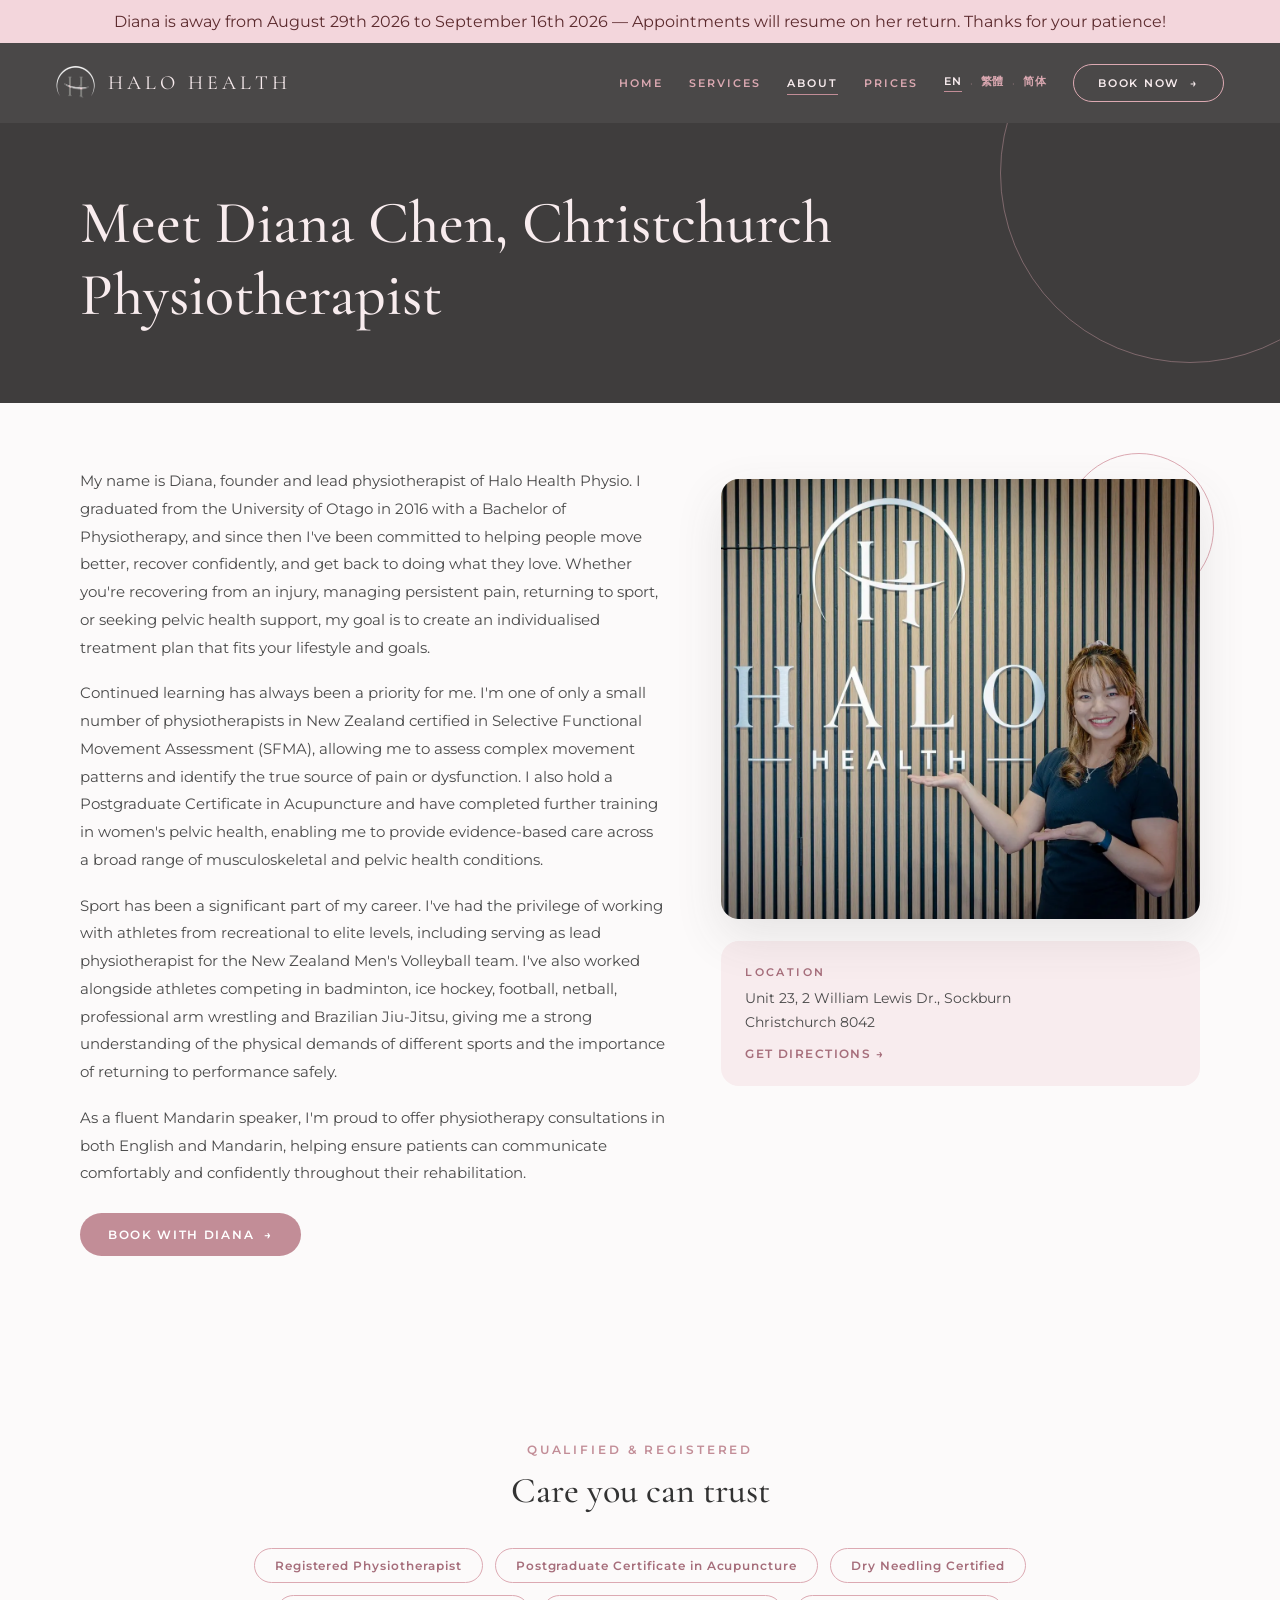
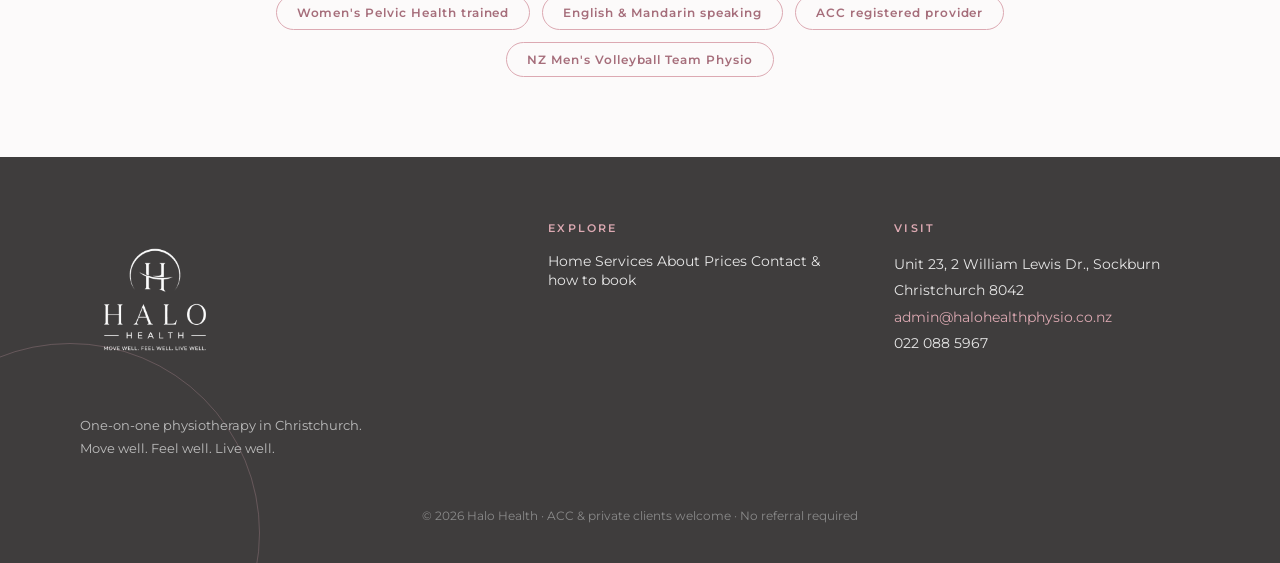
==== about/index.html @ 8bd49f86 "General changes for SEO and icons. General changes for SEO and icons." ====
<!DOCTYPE html>
<!-- Halo Health Physio - SEO build 2026-09-01 - page /about/ -->
<html lang="en">
<head>
<meta charset="utf-8">
<meta name="viewport" content="width=device-width, initial-scale=1">
<title>Diana Chen, Christchurch Physiotherapist | Halo Health</title>
<meta name="description" content="Diana Chen is an Otago-trained, acupuncture-certified physiotherapist and lead physio for the NZ Men’s Volleyball team. Consultations in English and Mandarin.">
<link rel="canonical" href="https://halohealthphysio.co.nz/about/">
<meta name="robots" content="index, follow, max-image-preview:large">

<meta property="og:type" content="website">
<meta property="og:site_name" content="Halo Health Physio">
<meta property="og:title" content="Diana Chen, Christchurch Physiotherapist | Halo Health">
<meta property="og:description" content="Diana Chen is an Otago-trained, acupuncture-certified physiotherapist and lead physio for the NZ Men’s Volleyball team. Consultations in English and Mandarin.">
<meta property="og:url" content="https://halohealthphysio.co.nz/about/">
<meta property="og:image" content="https://halohealthphysio.co.nz/assets/og-cover.jpg">
<meta property="og:image:width" content="1200">
<meta property="og:image:height" content="630">
<meta property="og:locale" content="en_NZ">
<meta name="twitter:card" content="summary_large_image">
<meta name="twitter:title" content="Diana Chen, Christchurch Physiotherapist | Halo Health">
<meta name="twitter:description" content="Diana Chen is an Otago-trained, acupuncture-certified physiotherapist and lead physio for the NZ Men’s Volleyball team. Consultations in English and Mandarin.">
<meta name="twitter:image" content="https://halohealthphysio.co.nz/assets/og-cover.jpg">

<link rel="icon" href="../favicon.ico" sizes="32x32">
<link rel="icon" href="../icon-512.png" type="image/png" sizes="512x512">
<link rel="apple-touch-icon" href="../apple-touch-icon.png">
<meta name="theme-color" content="#3F3D3D">

<link rel="preconnect" href="https://fonts.googleapis.com">
<link rel="preconnect" href="https://fonts.gstatic.com" crossorigin>
<link href="https://fonts.googleapis.com/css2?family=Cormorant+Garamond:ital,wght@0,400;0,500;0,600;0,700;1,400&family=Montserrat:wght@300;400;500;600;700&display=swap" rel="stylesheet">
<link rel="preload" as="image" href="../assets/hero-volleyball-v2.jpg" imagesrcset="../assets/hero-volleyball-v2.webp" type="image/webp" fetchpriority="high">
<link rel="stylesheet" href="../styles.css">

<script type="application/ld+json">{
  "@context": "https://schema.org",
  "@type": "Physiotherapy",
  "@id": "https://halohealthphysio.co.nz/#clinic",
  "name": "Halo Health Physio",
  "url": "https://halohealthphysio.co.nz/",
  "logo": "https://halohealthphysio.co.nz/assets/logo-full-v2.png",
  "image": "https://halohealthphysio.co.nz/assets/hero-volleyball-v2.jpg",
  "telephone": "+64220885967",
  "email": "admin@halohealthphysio.co.nz",
  "priceRange": "$40-$150",
  "currenciesAccepted": "NZD",
  "address": {
    "@type": "PostalAddress",
    "streetAddress": "Unit 23, 2 William Lewis Drive, Sockburn",
    "addressLocality": "Christchurch",
    "addressRegion": "Canterbury",
    "addressCountry": "NZ",
    "postalCode": "8042"
  },
  "availableLanguage": [
    "en",
    "zh"
  ],
  "areaServed": {
    "@type": "City",
    "name": "Christchurch"
  },
  "hasMap": "https://www.google.com/maps/search/?api=1&query=Unit%2023%2C%202%20William%20Lewis%20Drive%2C%20Sockburn%2C%20Christchurch%208042%2C%20New%20Zealand",
  "potentialAction": {
    "@type": "ReserveAction",
    "target": {
      "@type": "EntryPoint",
      "urlTemplate": "https://halo-health-limited.au5.cliniko.com/bookings",
      "actionPlatform": [
        "http://schema.org/DesktopWebPlatform",
        "http://schema.org/MobileWebPlatform"
      ]
    },
    "result": {
      "@type": "Reservation",
      "name": "Physiotherapy appointment"
    }
  },
  "founder": {
    "@type": "Person",
    "name": "Diana Chen",
    "jobTitle": "Registered Physiotherapist",
    "alumniOf": {
      "@type": "CollegeOrUniversity",
      "name": "University of Otago"
    },
    "knowsLanguage": [
      "English",
      "Mandarin"
    ]
  },
  "makesOffer": [
    {
      "@type": "Offer",
      "itemOffered": {
        "@type": "Service",
        "name": "Physiotherapy",
        "description": "Thorough one-on-one assessment and hands-on treatment for injury, pain and recovery — with a clear plan to get you back to what you love."
      }
    },
    {
      "@type": "Offer",
      "itemOffered": {
        "@type": "Service",
        "name": "Soft Tissue Release",
        "description": "Focused soft tissue and massage techniques to release tight, overloaded muscles, calm pain and restore healthy movement."
      }
    },
    {
      "@type": "Offer",
      "itemOffered": {
        "@type": "Service",
        "name": "Dry Needling",
        "description": "Evidence-based dry needling to release trigger points, reduce muscle tension and support faster recovery alongside your treatment plan."
      }
    },
    {
      "@type": "Offer",
      "itemOffered": {
        "@type": "Service",
        "name": "Pelvic Health",
        "description": "Discreet, one-on-one pelvic health physiotherapy for pregnancy, post-natal recovery, and bladder or pelvic-floor concerns."
      }
    },
    {
      "@type": "Offer",
      "itemOffered": {
        "@type": "Service",
        "name": "Rehab & Wellness",
        "description": "Progressive rehabilitation and strength & conditioning programming so you stay strong, resilient and moving well well beyond recovery."
      }
    }
  ],
  "geo": {
    "@type": "GeoCoordinates",
    "latitude": "-43.5381401",
    "longitude": "172.5469374"
  },
  "sameAs": [
    "https://maps.google.com/?cid=10272555303448063162"
  ]
}</script>
<script type="application/ld+json">{
  "@context": "https://schema.org",
  "@type": "BreadcrumbList",
  "itemListElement": [
    {
      "@type": "ListItem",
      "position": 1,
      "name": "Home",
      "item": "https://halohealthphysio.co.nz/"
    },
    {
      "@type": "ListItem",
      "position": 2,
      "name": "Diana Chen, Christchurch Physiotherapist",
      "item": "https://halohealthphysio.co.nz/about/"
    }
  ]
}</script>
</head>
<body data-page-key="about" data-base="../">
  <div style="background:#F3D6DC; color:#5c2b2e; text-align:center; padding:12px; font-family:'Montserrat',sans-serif;">
  Diana is away from August 29th 2026 to September 16th 2026 — Appointments will resume on her return. Thanks for your patience!
</div>
<div style="min-height: 100vh; display: flex; flex-direction: column; background: #FCFAFA; font-family: var(--fb); color: #4A4A4A;">
  <header class="site-header" style="position: sticky; top: 0; z-index: 50; display: flex; align-items: center; justify-content: space-between; padding: 20px 56px; background: rgba(63,61,61,0.94); backdrop-filter: blur(12px); -webkit-backdrop-filter: blur(12px);">
    <a class="brand" href="../" aria-label="Halo Health Physio home" style="cursor: pointer; display: flex; align-items: center; gap: 12px; flex-shrink: 0;">
      <img src="../assets/logo-icon-v2.png" alt="" style="width: 40px; height: 40px; object-fit: contain; filter: brightness(1.5);">
      <span class="wordmark" style="font-family: var(--fd); font-size: 20px; letter-spacing: 0.2em; color: #F8ECEE; white-space: nowrap;">HALO HEALTH</span>
    </a>
    <nav class="site-nav" style="display: flex; align-items: center; gap: 26px;">
      <a class="nav-link" data-nav="home" href="../" data-i18n="navHome">Home</a>
      <a class="nav-link" data-nav="services" href="../services/" data-i18n="navServices">Services</a>
      <a class="nav-link" data-nav="about" data-active="true" href="../about/" data-i18n="navAbout">About</a>
      <a class="nav-link" data-nav="prices" href="../prices/" data-i18n="navPrices">Prices</a>
      <div style="display: flex; align-items: center; gap: 8px;" aria-label="Language">
        <button class="lang-btn" data-lang="en" data-action="set-lang">EN</button>
        <span style="color: rgba(220,169,178,0.5); font-size: 11px;">·</span>
        <button class="lang-btn" data-lang="zh-Hant" data-action="set-lang">繁體</button>
        <span style="color: rgba(220,169,178,0.5); font-size: 11px;">·</span>
        <button class="lang-btn" data-lang="zh-Hans" data-action="set-lang">简体</button>
      </div>
      <a class="book-btn book-outline-dark nav-cta" href="https://halo-health-limited.au5.cliniko.com/bookings" target="_blank" rel="noopener" style="border-radius: 999px; padding: 11px 24px; font-size: 11px; font-weight: 600; letter-spacing: 0.16em; text-transform: uppercase;"><span data-i18n="navBook">Book now</span><span class="bb-arrow">→</span></a>
      <button class="nav-toggle" id="menu-toggle" aria-label="Menu" aria-expanded="false" aria-controls="halo-menu" data-action="toggle-menu">
        <span id="burger-top"></span>
        <span id="burger-mid"></span>
        <span id="burger-bot"></span>
      </button>
    </nav>
    <div id="halo-menu" class="mobile-menu">
      <a class="m-link" data-nav="home" href="../" data-i18n="navHome">Home</a>
      <a class="m-link" data-nav="services" href="../services/" data-i18n="navServices">Services</a>
      <a class="m-link" data-nav="about" href="../about/" data-i18n="navAbout">About</a>
      <a class="m-link" data-nav="prices" href="../prices/" data-i18n="navPrices">Prices</a>
      <a class="book-btn book-fill m-cta" href="https://halo-health-limited.au5.cliniko.com/bookings" target="_blank" rel="noopener"><span data-i18n="navBook">Book now</span><span class="bb-arrow">→</span></a>
    </div>
  </header><div style="flex: 1;">
    <div data-page="about" data-screen-label="about">
      <section style="background: #3F3D3D; padding: 64px 56px 72px; position: relative; overflow: hidden;">
        <div style="position: absolute; right: -100px; top: -140px; width: 380px; height: 380px; border-radius: 50%; border: 1px solid rgba(220,169,178,0.4);"></div>
        <div style="max-width: 1120px; margin: 0 auto; position: relative;">
          <h1 style="font-family: var(--fd); font-weight: 500; font-size: 60px; color: #F8ECEE; margin: 0;" data-seo-h1="1">Meet Diana Chen, Christchurch Physiotherapist</h1>
        </div>
      </section>
      <section style="padding: 64px 56px 24px;">
        <div class="about-grid" style="max-width: 1120px; margin: 0 auto; display: grid; grid-template-columns: 1.1fr 0.9fr; gap: 56px; align-items: start;">
          <div>
            <p style="font-size: 15px; line-height: 1.85; margin: 0 0 18px;" data-i18n="aboutP1">My name is Diana, founder and lead physiotherapist of Halo Health Physio. I graduated from the University of Otago in 2016 with a Bachelor of Physiotherapy, and since then I've been committed to helping people move better, recover confidently, and get back to doing what they love. Whether you're recovering from an injury, managing persistent pain, returning to sport, or seeking pelvic health support, my goal is to create an individualised treatment plan that fits your lifestyle and goals.</p>
            <p style="font-size: 15px; line-height: 1.85; margin: 0 0 18px;" data-i18n="aboutP2">Continued learning has always been a priority for me. I'm one of only a small number of physiotherapists in New Zealand certified in Selective Functional Movement Assessment (SFMA), allowing me to assess complex movement patterns and identify the true source of pain or dysfunction. I also hold a Postgraduate Certificate in Acupuncture and have completed further training in women's pelvic health, enabling me to provide evidence-based care across a broad range of musculoskeletal and pelvic health conditions.</p>
            <p style="font-size: 15px; line-height: 1.85; margin: 0 0 18px;" data-i18n="aboutP3">Sport has been a significant part of my career. I've had the privilege of working with athletes from recreational to elite levels, including serving as lead physiotherapist for the New Zealand Men's Volleyball team. I've also worked alongside athletes competing in badminton, ice hockey, football, netball, professional arm wrestling and Brazilian Jiu-Jitsu, giving me a strong understanding of the physical demands of different sports and the importance of returning to performance safely.</p>
            <p style="font-size: 15px; line-height: 1.85; margin: 0 0 26px;" data-i18n="aboutP4">As a fluent Mandarin speaker, I'm proud to offer physiotherapy consultations in both English and Mandarin, helping ensure patients can communicate comfortably and confidently throughout their rehabilitation.</p>
            <a class="book-btn book-fill" style="border-radius: 999px; padding: 14px 28px; font-size: 12px; font-weight: 600; letter-spacing: 0.14em; text-transform: uppercase;" href="https://halo-health-limited.au5.cliniko.com/bookings" target="_blank" rel="noopener"><span data-i18n="bookWithDiana">Book with Diana</span><span class="bb-arrow">→</span></a>
          </div>
          <div style="position: relative; padding-top: 12px;">
            <div style="position: absolute; top: -14px; right: -14px; width: 150px; height: 150px; border-radius: 50%; border: 1.5px solid #DCA9B2;"></div>
              <picture><source srcset="../assets/diana_sign.webp" type="image/webp"><img src="../assets/diana_sign.jpg" alt="Diana Chen, physiotherapist" id="about-photo-alt" style="position: relative; width: 100%; height: 440px; object-fit: cover; object-position: 80% center; display: block; border-radius: 18px; box-shadow: 0 18px 48px rgba(74,74,74,0.12);" loading="lazy" decoding="async"></picture>            
              <div style="margin-top: 22px; background: #F8ECEE; border-radius: 18px; padding: 24px;">
              <div class="eyebrow" style="font-size: 11px; font-weight: 600; letter-spacing: 0.22em; text-transform: uppercase; color: #A66E7B; margin-bottom: 8px;" data-i18n="locationLabel">Location</div>
              <p style="font-size: 14px; line-height: 1.7; margin: 0 0 8px;">Unit 23, 2 William Lewis Dr., Sockburn<br>Christchurch 8042</p>
              <a href="https://www.google.com/maps/search/?api=1&query=Unit%2023%2C%202%20William%20Lewis%20Drive%2C%20Sockburn%2C%20Christchurch%208042%2C%20New%20Zealand" target="_blank" rel="noopener" style="font-size: 12px; font-weight: 600; letter-spacing: 0.12em; text-transform: uppercase;" data-i18n="getDirections">Get directions →</a>
            </div>
            <iframe src="https://www.google.com/maps/embed?pb=!1m18!1m12!1m3!1d932.1246377898851!2d172.546845337053!3d-43.53790311831977!2m3!1f0!2f0!3f0!3m2!1i1024!2i768!4f13.1!3m3!1m2!1s0x6d31f544b6104d27%3A0x392137e473a31a28!2s23%2F2%20William%20Lewis%20Drive!5e0!3m2!1sen!2snz!4v1787451301387!5m2!1sen!2snz" title="Halo Health Physio location map" style="width: 100%; height: 260px; border: 0; border-radius: 18px; margin-top: 16px; display: block;" loading="lazy" referrerpolicy="no-referrer-when-downgrade"></iframe>
          </div>
        </div>
      </section>
      <section style="padding: 56px 56px 80px;">
        <div style="max-width: 1000px; margin: 0 auto;">
          <div style="text-align: center; margin-bottom: 36px;">
            <div class="eyebrow" style="font-size: 12px; font-weight: 600; letter-spacing: 0.24em; text-transform: uppercase; color: #C28D97; margin-bottom: 12px;" data-i18n="credsEyebrow">Qualified &amp; registered</div>
            <h2 style="font-family: var(--fd); font-weight: 500; font-size: 36px; color: #333; margin: 0;" data-i18n="credsTitle">Care you can trust</h2>
          </div>
          <div id="credentials-list" style="display: flex; flex-wrap: wrap; gap: 12px; justify-content: center;"><span style="border: 1.5px solid #DCA9B2; color: #A66E7B; border-radius: 999px; padding: 9px 20px; font-size: 12px; font-weight: 600; letter-spacing: 0.08em;">Registered Physiotherapist</span><span style="border: 1.5px solid #DCA9B2; color: #A66E7B; border-radius: 999px; padding: 9px 20px; font-size: 12px; font-weight: 600; letter-spacing: 0.08em;">Postgraduate Certificate in Acupuncture</span><span style="border: 1.5px solid #DCA9B2; color: #A66E7B; border-radius: 999px; padding: 9px 20px; font-size: 12px; font-weight: 600; letter-spacing: 0.08em;">Dry Needling Certified</span><span style="border: 1.5px solid #DCA9B2; color: #A66E7B; border-radius: 999px; padding: 9px 20px; font-size: 12px; font-weight: 600; letter-spacing: 0.08em;">Women's Pelvic Health trained</span><span style="border: 1.5px solid #DCA9B2; color: #A66E7B; border-radius: 999px; padding: 9px 20px; font-size: 12px; font-weight: 600; letter-spacing: 0.08em;">English &amp; Mandarin speaking</span><span style="border: 1.5px solid #DCA9B2; color: #A66E7B; border-radius: 999px; padding: 9px 20px; font-size: 12px; font-weight: 600; letter-spacing: 0.08em;">ACC registered provider</span><span style="border: 1.5px solid #DCA9B2; color: #A66E7B; border-radius: 999px; padding: 9px 20px; font-size: 12px; font-weight: 600; letter-spacing: 0.08em;">NZ Men's Volleyball Team Physio</span></div>
        </div>
      </section>
    </div>
  </div>

  <footer style="background: #3F3D3D; color: #E6E6E6; padding: 64px 56px 40px; position: relative; overflow: hidden;">
    <div style="position: absolute; left: -120px; bottom: -160px; width: 380px; height: 380px; border-radius: 50%; border: 1px solid rgba(220,169,178,0.25);"></div>
    <div style="max-width: 1120px; margin: 0 auto; position: relative;">
      <div class="footer-grid" style="display: grid; grid-template-columns: 1.4fr 1fr 1fr; gap: 40px; align-items: start;">
        <div>
          <img src="../assets/logo-full-v2.png" alt="Halo Health" style="width: 150px; height: 173px; object-fit: contain; filter: brightness(1.6);">
          <p style="margin: 16px 0 0; font-size: 13px; line-height: 1.8; color: #BDBDBD; max-width: 300px;" data-i18n="footTagline">One-on-one physiotherapy in Christchurch. Move well. Feel well. Live well.</p>
        </div>
        <div>
          <div style="font-size: 11px; font-weight: 600; letter-spacing: 0.2em; text-transform: uppercase; color: #DCA9B2; margin-bottom: 16px;" data-i18n="footExplore">Explore</div>
          <a class="foot-link" href="../" data-i18n="navHome">Home</a>
          <a class="foot-link" href="../services/" data-i18n="navServices">Services</a>
          <a class="foot-link" href="../about/" data-i18n="navAbout">About</a>
          <a class="foot-link" href="../prices/" data-i18n="navPrices">Prices</a>
          <a class="foot-link" href="../book/" data-i18n="footContact">Contact &amp; how to book</a>
        </div>
        <div>
          <div style="font-size: 11px; font-weight: 600; letter-spacing: 0.2em; text-transform: uppercase; color: #DCA9B2; margin-bottom: 16px;" data-i18n="footVisit">Visit</div>
          <div style="font-size: 14px; line-height: 1.9;">Unit 23, 2 William Lewis Dr., Sockburn<br>Christchurch 8042<br><a href="mailto:admin@halohealthphysio.co.nz" style="color: #DCA9B2;">admin@halohealthphysio.co.nz</a><br>022 088 5967</div>
        </div>
      </div>
      <div style="margin-top: 48px; font-size: 12px; color: #8A8A8A; text-align: center;" data-i18n="footCopyright">© 2026 Halo Health · ACC &amp; private clients welcome · No referral required</div>
    </div>
  </footer>
</div>

<script src="../script.js"></script>
</body>
</html>
---- styles.css ----
/* Halo Health Physio — global stylesheet
   Extracted from the Claude Design prototype (Halo Health Website.dc.html)
   so styles load as a normal cached file instead of being inlined per-page. */

:root {
  --fd: 'Cormorant Garamond', 'Times New Roman', serif;
  --fb: 'Montserrat', -apple-system, 'Segoe UI', sans-serif;
}
html[lang="zh-Hant"] { --fd: 'Cormorant Garamond', 'Noto Serif TC', 'PingFang TC', 'Microsoft JhengHei', serif; --fb: 'Montserrat', 'Noto Sans TC', 'PingFang TC', 'Microsoft JhengHei', sans-serif; }
html[lang="zh-Hans"] { --fd: 'Cormorant Garamond', 'Noto Serif SC', 'PingFang SC', 'Microsoft YaHei', serif; --fb: 'Montserrat', 'Noto Sans SC', 'PingFang SC', 'Microsoft YaHei', sans-serif; }
html[lang="zh-Hant"] .eyebrow, html[lang="zh-Hans"] .eyebrow { letter-spacing: 0.14em !important; }

* { box-sizing: border-box; }
body { margin: 0; background: #FCFAFA; -webkit-font-smoothing: antialiased; }
a { color: #A66E7B; text-decoration: none; transition: color 0.2s; }
a:hover { color: #C28D97; }
button { font-family: var(--fb); }
:focus-visible { outline: 2px solid #C28D97; outline-offset: 2px; }
::selection { background: #F3D6DC; }

.book-btn {
  display: inline-flex; align-items: center; gap: 10px; cursor: pointer; border: none;
  transition: transform 0.28s cubic-bezier(0.16,1,0.3,1), box-shadow 0.28s, background 0.28s, color 0.28s, border-color 0.28s;
}
.book-btn:hover { transform: translateY(-3px); box-shadow: 0 14px 32px rgba(194,141,151,0.4); }
.book-btn:active { transform: translateY(-1px); box-shadow: 0 6px 16px rgba(194,141,151,0.35); }
.bb-arrow { display: inline-block; transition: transform 0.28s cubic-bezier(0.16,1,0.3,1); }
.book-btn:hover .bb-arrow { transform: translateX(6px); }
.book-fill { background: #C28D97; color: #fff; }
.book-fill:hover { background: #A66E7B; }
.book-outline-dark { background: transparent; color: #F8ECEE; border: 1px solid #DCA9B2; }
.book-outline-dark:hover { background: #C28D97; border-color: #C28D97; color: #fff; }
.book-charcoal { background: #4A4A4A; color: #fff; }
.book-charcoal:hover { background: #333; box-shadow: 0 14px 32px rgba(74,74,74,0.3); }

.nav-link { background: none; border: none; cursor: pointer; font-size: 11px; font-weight: 600; letter-spacing: 0.18em; text-transform: uppercase; color: #DCA9B2; padding: 4px 0; border-bottom: 1.5px solid transparent; transition: color 0.2s, border-color 0.2s; white-space: nowrap; }
.nav-link:hover { color: #F8ECEE; }
.nav-link[data-active="true"] { color: #F8ECEE; border-bottom-color: #C28D97; }
.nav-toggle { display: none; flex-direction: column; align-items: center; justify-content: center; gap: 4px;
  width: 44px; height: 44px; padding: 0; background: none; border: none; cursor: pointer; flex-shrink: 0; }
.nav-toggle span { display: block; width: 21px; height: 2px; border-radius: 2px; background: #F8ECEE;
  transition: transform 0.28s cubic-bezier(0.16,1,0.3,1), opacity 0.18s ease; }
.mobile-menu { display: none; position: absolute; top: 100%; left: 0; right: 0; background: #3F3D3D;
  border-top: 1px solid rgba(220,169,178,0.22); box-shadow: 0 20px 44px rgba(0,0,0,0.34);
  padding: 6px 20px 20px; transition: opacity 0.24s ease, transform 0.24s cubic-bezier(0.16,1,0.3,1); }
.m-link { display: block; width: 100%; text-align: left; background: none; border: none; cursor: pointer;
  font-size: 13px; font-weight: 600; letter-spacing: 0.16em; text-transform: uppercase; color: #DCA9B2;
  padding: 16px 2px; border-bottom: 1px solid rgba(220,169,178,0.16); transition: color 0.2s; }
.m-link:hover, .m-link[data-active="true"] { color: #F8ECEE; }
.m-cta { width: 100%; justify-content: center; border-radius: 999px; margin-top: 18px;
  padding: 15px 24px; font-size: 12px; font-weight: 600; letter-spacing: 0.14em; text-transform: uppercase; }

.slide-arrow { position: absolute; top: 50%; transform: translateY(-50%); width: 40px; height: 40px; border-radius: 50%; border: none; background: rgba(252,250,250,0.85); color: #A66E7B; font-size: 20px; cursor: pointer; display: flex; align-items: center; justify-content: center; transition: background 0.2s, transform 0.2s; z-index: 3; }
.slide-arrow:hover { background: #fff; transform: translateY(-50%) scale(1.08); }

.foot-link { font-size: 14px; color: #E6E6E6; margin-bottom: 10px; cursor: pointer; transition: color 0.2s; }
.foot-link:hover { color: #DCA9B2; }
.brand-block { filter: brightness(0); opacity: 0.75; }

@media (max-width: 1000px) {
  section { padding-left: 32px !important; padding-right: 32px !important; }
  footer { padding-left: 32px !important; padding-right: 32px !important; }
  .cards-row { grid-template-columns: 1fr !important; }
  .why-grid, .about-grid { grid-template-columns: 1fr !important; gap: 34px !important; }
  .quotes-grid { grid-template-columns: repeat(2, 1fr) !important; gap: 16px !important; }
  .footer-grid { grid-template-columns: 1fr 1fr !important; gap: 32px !important; }
  .slideshow { min-height: 360px !important; }
  #about-photo-alt { height: 380px !important; }
}
@media (max-width: 960px) {
  .site-header { flex-wrap: wrap !important; gap: 4px !important; padding: 12px 24px !important; }
  .site-nav { flex-wrap: wrap !important; justify-content: center !important; gap: 0 18px !important; width: 100%; }
  .nav-link { padding: 10px 4px !important; }
  .site-nav [aria-label="Language"] button { padding: 10px 5px 8px !important; }
}
@media (max-width: 760px) {
  body { overflow-x: hidden; }
  section { padding: 56px 20px !important; }
  .hero-section { padding: 0 20px 90px !important; }
  .cards-section { padding: 0 20px 48px !important; }
  footer { padding: 48px 20px 32px !important; }
  h1 { font-size: clamp(36px, 9.5vw, 52px) !important; }
  h2 { font-size: clamp(26px, 7.2vw, 38px) !important; }
  h3 { font-size: 21px !important; }
  .hero-title { font-size: clamp(44px, 12vw, 62px) !important; }
  .site-header { padding: 8px 16px !important; gap: 10px !important; flex-wrap: nowrap !important; }
  .site-header img { width: 30px !important; height: 30px !important; }
  .wordmark { font-size: 17px !important; }
  .site-nav { flex-wrap: nowrap !important; justify-content: flex-end !important; gap: 0 10px !important; width: auto !important; }
  .site-nav .nav-link, .site-nav .nav-cta { display: none !important; }
  .nav-toggle { display: flex !important; }
  .mobile-menu { display: block; }
  .site-nav [aria-label="Language"] button { padding: 10px 5px 8px !important; }
  .foot-link { padding: 7px 0 !important; margin-bottom: 2px !important; }
  a[href^="mailto:"], a[href*="google.com/maps"] { display: inline-block; padding: 8px 0 !important; }
  .slideshow [aria-label="Go to photo"] { position: relative; }
  .slideshow [aria-label="Go to photo"]::after { content: ''; position: absolute; inset: -15px -11px; }
  .quotes-grid, .footer-grid, .svc-row { grid-template-columns: 1fr !important; }
  .why-grid, .about-grid { gap: 28px !important; }
  .footer-grid { gap: 30px !important; }
  .svc-row { gap: 16px !important; justify-items: start; padding: 24px 20px !important; }
  .diana-strip { grid-template-columns: 1fr !important; gap: 20px !important; text-align: center; justify-items: center; }
  .slideshow { min-height: 280px !important; }
  #about-photo-alt { height: 300px !important; }
  .review-stack { min-height: 210px !important; }
  .review-quote { font-size: 19px !important; }
  .price-heads { display: none !important; }
  .price-col::before {
    content: attr(data-label); display: block;
    font-size: 10px; font-weight: 600; letter-spacing: 0.1em; text-transform: uppercase;
    color: #8A8A8A; margin-bottom: 2px;
  }
}
@media (max-width: 440px) {
  .site-header { padding: 8px 12px !important; }
  .brand { gap: 8px !important; }
  .wordmark { font-size: 15px !important; letter-spacing: 0.1em !important; }
  .site-nav { gap: 0 6px !important; }
  .site-nav [aria-label="Language"] { gap: 4px !important; }
  .site-nav [aria-label="Language"] > span { display: none !important; }
}
@media (max-width: 340px) {
  .wordmark { display: none !important; }
}


/* ── SEO build: nav and call-to-action controls are links now ─────────── */
a.nav-link, a.m-link, a.foot-link, a.book-btn { text-decoration: none; }
a.brand { display: flex; align-items: center; gap: 12px; flex-shrink: 0; text-decoration: none; }
a.nav-link { display: inline-block; }
a.m-link { display: block; }
img.slide { display: block; }
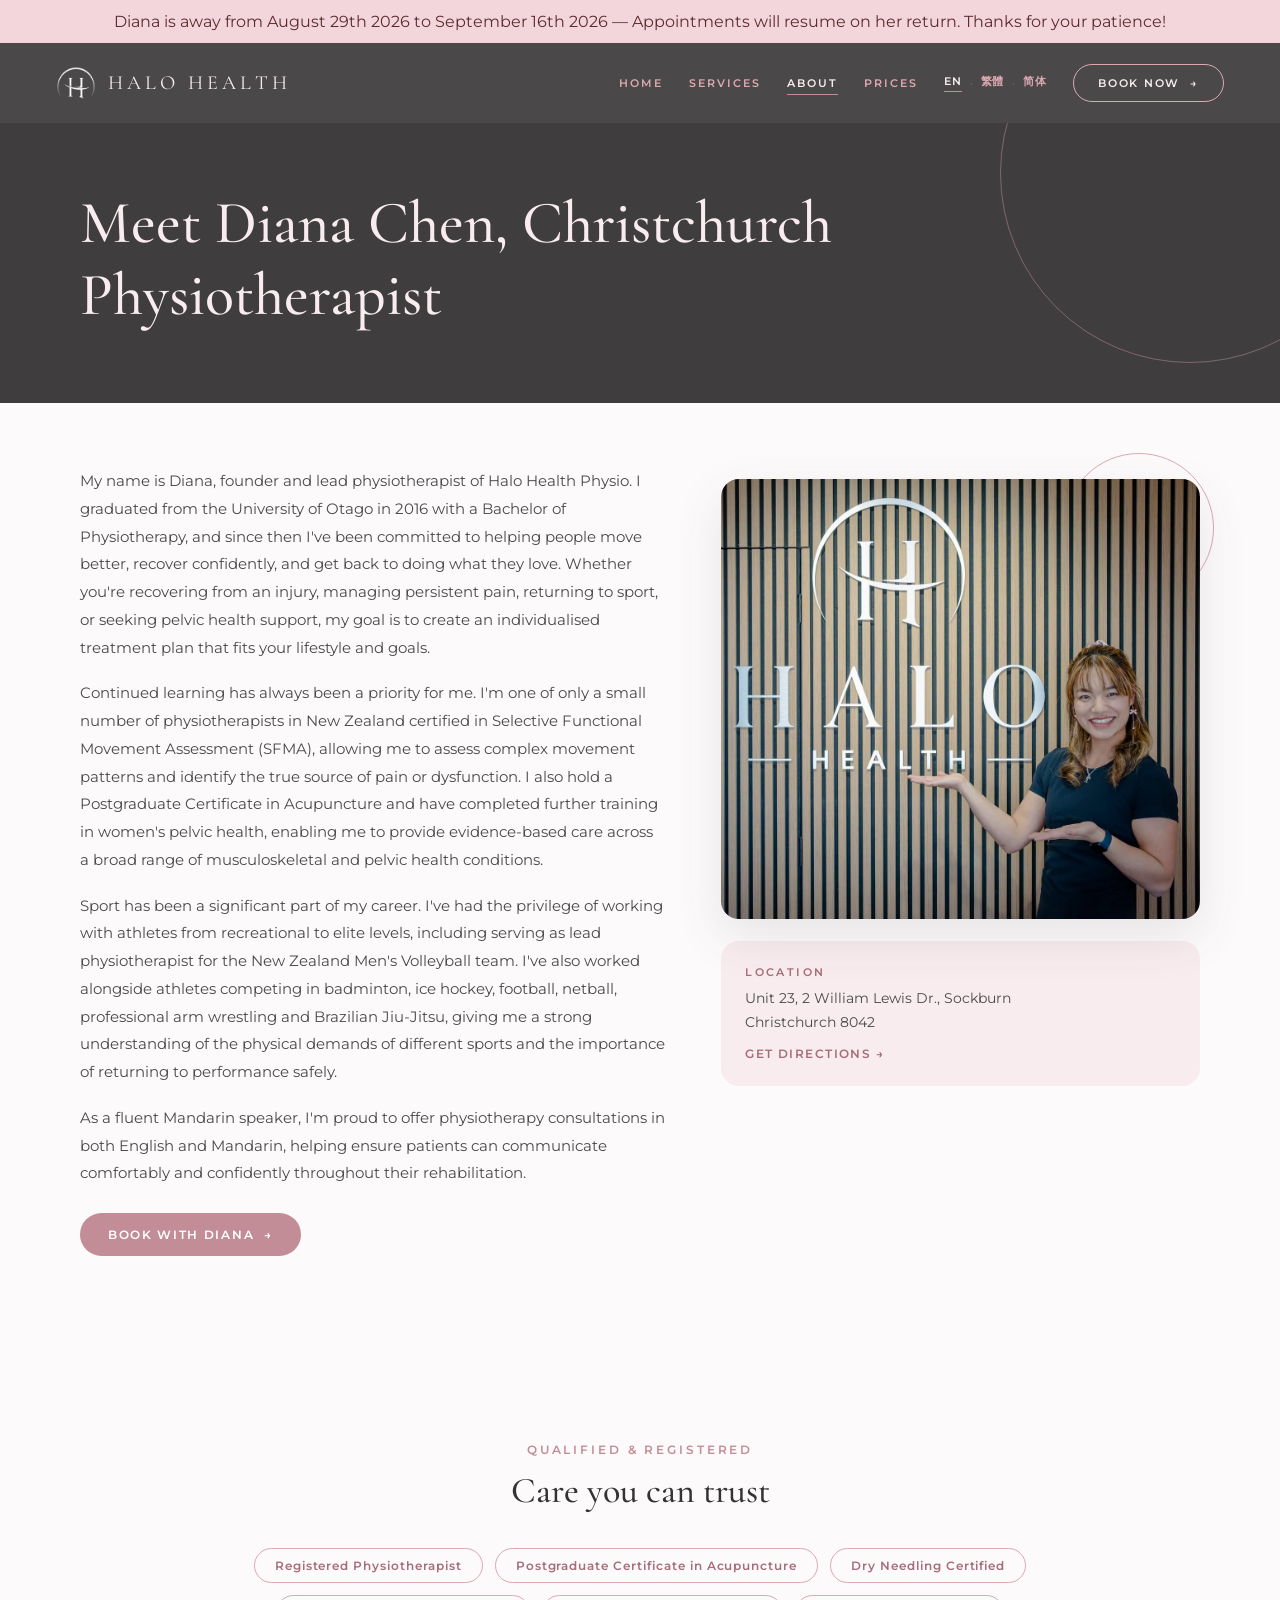
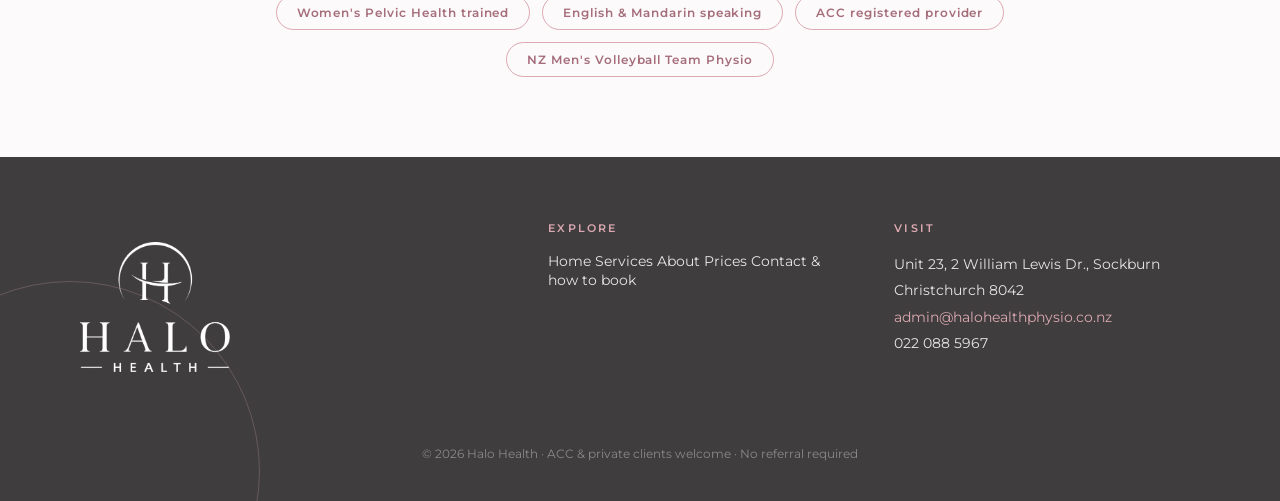
==== commit 719b39df: "Removal of text under logo at bottom header" ====
--- a/about/index.html
+++ b/about/index.html
@@ -67,7 +67,7 @@
     "@type": "ReserveAction",
     "target": {
       "@type": "EntryPoint",
-      "urlTemplate": "https://halo-health-limited.au5.cliniko.com/bookings",
+      "urlTemplate": "https://booking.mananotes.co.nz/halo/v2",
       "actionPlatform": [
         "http://schema.org/DesktopWebPlatform",
         "http://schema.org/MobileWebPlatform"
@@ -183,7 +183,7 @@
         <span style="color: rgba(220,169,178,0.5); font-size: 11px;">·</span>
         <button class="lang-btn" data-lang="zh-Hans" data-action="set-lang">简体</button>
       </div>
-      <a class="book-btn book-outline-dark nav-cta" href="https://halo-health-limited.au5.cliniko.com/bookings" target="_blank" rel="noopener" style="border-radius: 999px; padding: 11px 24px; font-size: 11px; font-weight: 600; letter-spacing: 0.16em; text-transform: uppercase;"><span data-i18n="navBook">Book now</span><span class="bb-arrow">→</span></a>
+      <a class="book-btn book-outline-dark nav-cta" href="https://booking.mananotes.co.nz/halo/v2" target="_blank" rel="noopener" style="border-radius: 999px; padding: 11px 24px; font-size: 11px; font-weight: 600; letter-spacing: 0.16em; text-transform: uppercase;"><span data-i18n="navBook">Book now</span><span class="bb-arrow">→</span></a>
       <button class="nav-toggle" id="menu-toggle" aria-label="Menu" aria-expanded="false" aria-controls="halo-menu" data-action="toggle-menu">
         <span id="burger-top"></span>
         <span id="burger-mid"></span>
@@ -195,7 +195,7 @@
       <a class="m-link" data-nav="services" href="../services/" data-i18n="navServices">Services</a>
       <a class="m-link" data-nav="about" href="../about/" data-i18n="navAbout">About</a>
       <a class="m-link" data-nav="prices" href="../prices/" data-i18n="navPrices">Prices</a>
-      <a class="book-btn book-fill m-cta" href="https://halo-health-limited.au5.cliniko.com/bookings" target="_blank" rel="noopener"><span data-i18n="navBook">Book now</span><span class="bb-arrow">→</span></a>
+      <a class="book-btn book-fill m-cta" href="https://booking.mananotes.co.nz/halo/v2" target="_blank" rel="noopener"><span data-i18n="navBook">Book now</span><span class="bb-arrow">→</span></a>
     </div>
   </header><div style="flex: 1;">
     <div data-page="about" data-screen-label="about">
@@ -212,7 +212,7 @@
             <p style="font-size: 15px; line-height: 1.85; margin: 0 0 18px;" data-i18n="aboutP2">Continued learning has always been a priority for me. I'm one of only a small number of physiotherapists in New Zealand certified in Selective Functional Movement Assessment (SFMA), allowing me to assess complex movement patterns and identify the true source of pain or dysfunction. I also hold a Postgraduate Certificate in Acupuncture and have completed further training in women's pelvic health, enabling me to provide evidence-based care across a broad range of musculoskeletal and pelvic health conditions.</p>
             <p style="font-size: 15px; line-height: 1.85; margin: 0 0 18px;" data-i18n="aboutP3">Sport has been a significant part of my career. I've had the privilege of working with athletes from recreational to elite levels, including serving as lead physiotherapist for the New Zealand Men's Volleyball team. I've also worked alongside athletes competing in badminton, ice hockey, football, netball, professional arm wrestling and Brazilian Jiu-Jitsu, giving me a strong understanding of the physical demands of different sports and the importance of returning to performance safely.</p>
             <p style="font-size: 15px; line-height: 1.85; margin: 0 0 26px;" data-i18n="aboutP4">As a fluent Mandarin speaker, I'm proud to offer physiotherapy consultations in both English and Mandarin, helping ensure patients can communicate comfortably and confidently throughout their rehabilitation.</p>
-            <a class="book-btn book-fill" style="border-radius: 999px; padding: 14px 28px; font-size: 12px; font-weight: 600; letter-spacing: 0.14em; text-transform: uppercase;" href="https://halo-health-limited.au5.cliniko.com/bookings" target="_blank" rel="noopener"><span data-i18n="bookWithDiana">Book with Diana</span><span class="bb-arrow">→</span></a>
+            <a class="book-btn book-fill" style="border-radius: 999px; padding: 14px 28px; font-size: 12px; font-weight: 600; letter-spacing: 0.14em; text-transform: uppercase;" href="https://booking.mananotes.co.nz/halo/v2" target="_blank" rel="noopener"><span data-i18n="bookWithDiana">Book with Diana</span><span class="bb-arrow">→</span></a>
           </div>
           <div style="position: relative; padding-top: 12px;">
             <div style="position: absolute; top: -14px; right: -14px; width: 150px; height: 150px; border-radius: 50%; border: 1.5px solid #DCA9B2;"></div>
@@ -244,7 +244,6 @@
       <div class="footer-grid" style="display: grid; grid-template-columns: 1.4fr 1fr 1fr; gap: 40px; align-items: start;">
         <div>
           <img src="../assets/logo-full-v2.png" alt="Halo Health" style="width: 150px; height: 173px; object-fit: contain; filter: brightness(1.6);">
-          <p style="margin: 16px 0 0; font-size: 13px; line-height: 1.8; color: #BDBDBD; max-width: 300px;" data-i18n="footTagline">One-on-one physiotherapy in Christchurch. Move well. Feel well. Live well.</p>
         </div>
         <div>
           <div style="font-size: 11px; font-weight: 600; letter-spacing: 0.2em; text-transform: uppercase; color: #DCA9B2; margin-bottom: 16px;" data-i18n="footExplore">Explore</div>
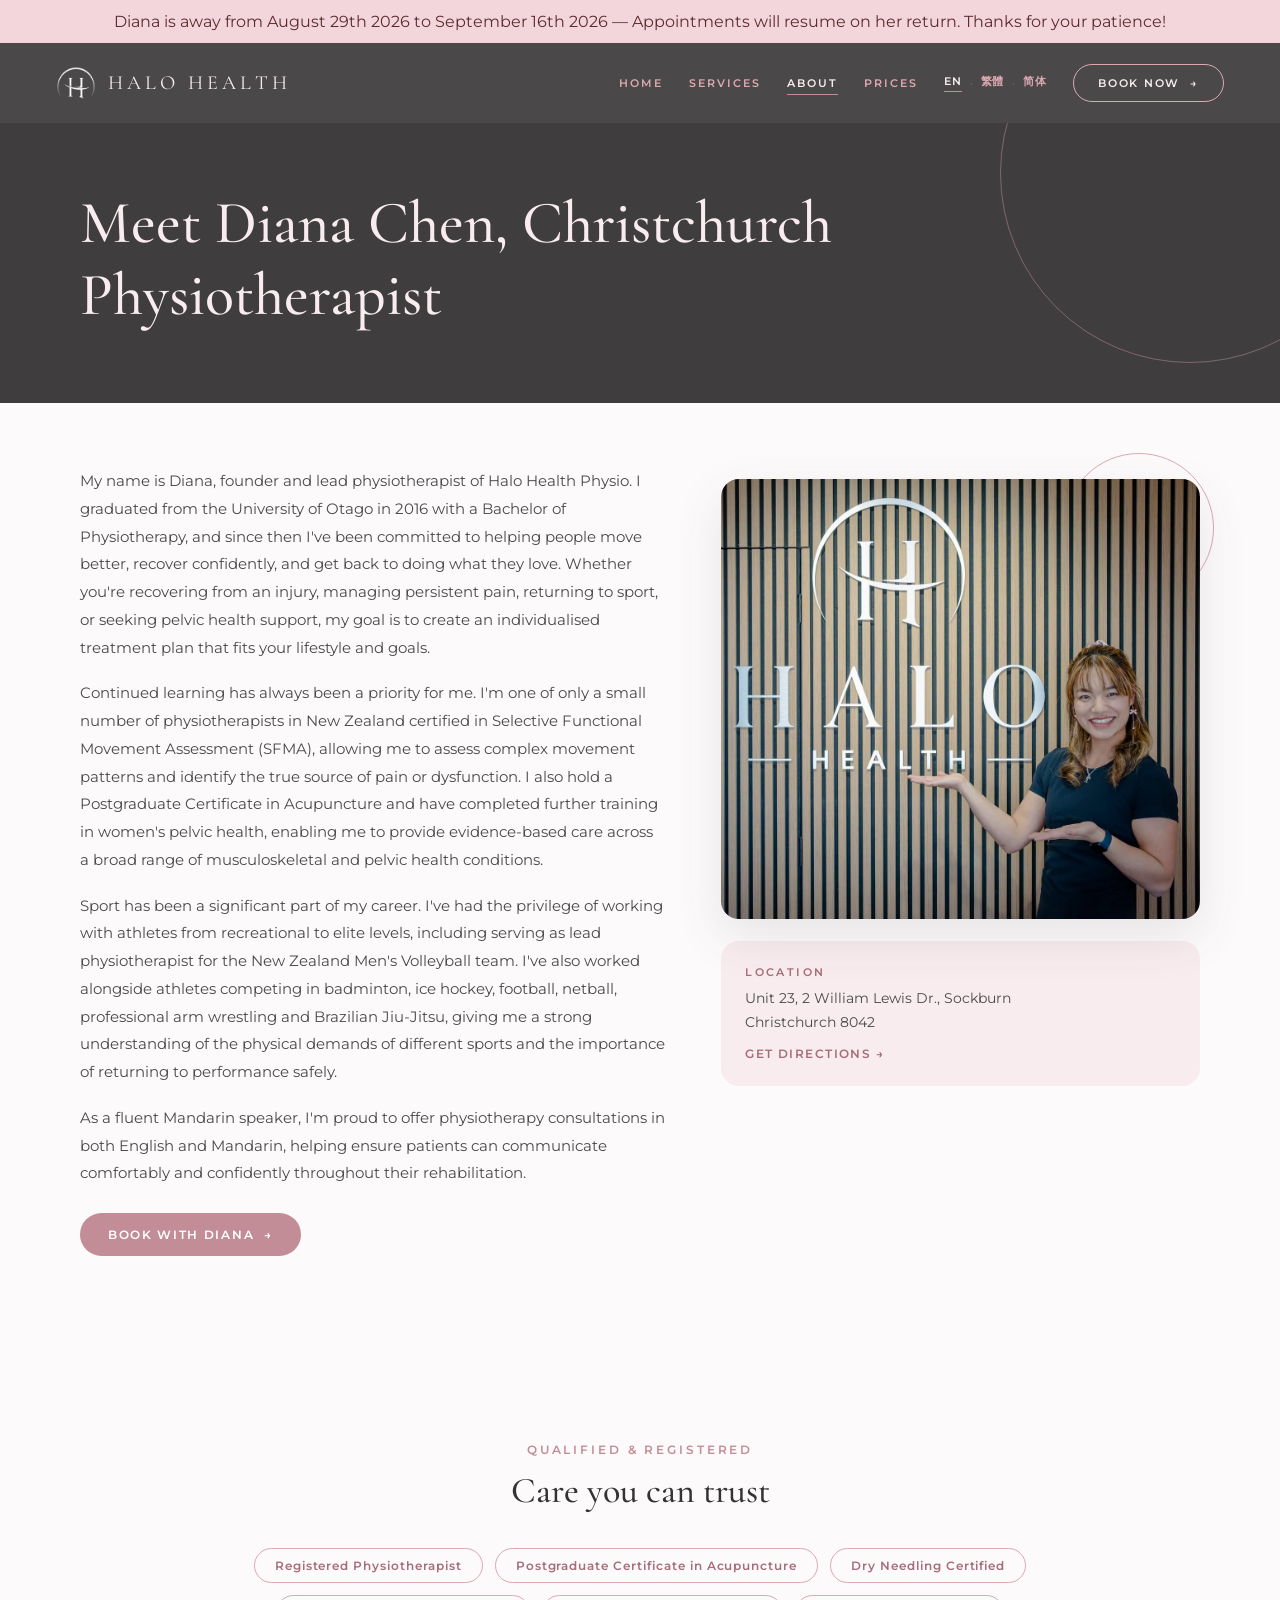
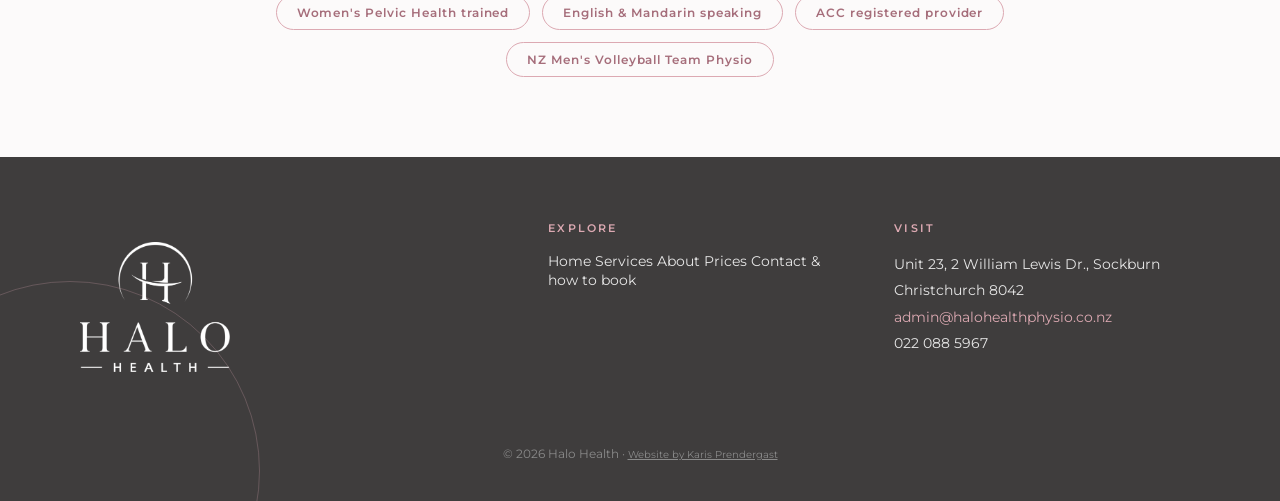
==== commit 8641f1e0: "Amending footer text detailing" ====
--- a/about/index.html
+++ b/about/index.html
@@ -258,7 +258,7 @@
           <div style="font-size: 14px; line-height: 1.9;">Unit 23, 2 William Lewis Dr., Sockburn<br>Christchurch 8042<br><a href="mailto:admin@halohealthphysio.co.nz" style="color: #DCA9B2;">admin@halohealthphysio.co.nz</a><br>022 088 5967</div>
         </div>
       </div>
-      <div style="margin-top: 48px; font-size: 12px; color: #8A8A8A; text-align: center;" data-i18n="footCopyright">© 2026 Halo Health · ACC &amp; private clients welcome · No referral required</div>
+      <div style="margin-top: 48px; font-size: 12px; color: #8A8A8A; text-align: center;"><span data-i18n="footCopyright">© 2026 Halo Health</span> &middot; <a href="https://www.linkedin.com/in/karis-prendergast-208a36129/" target="_blank" rel="noopener" style="color: #8A8A8A; font-size: 10px; text-decoration: underline;">Website by Karis Prendergast</a></div>
     </div>
   </footer>
 </div>
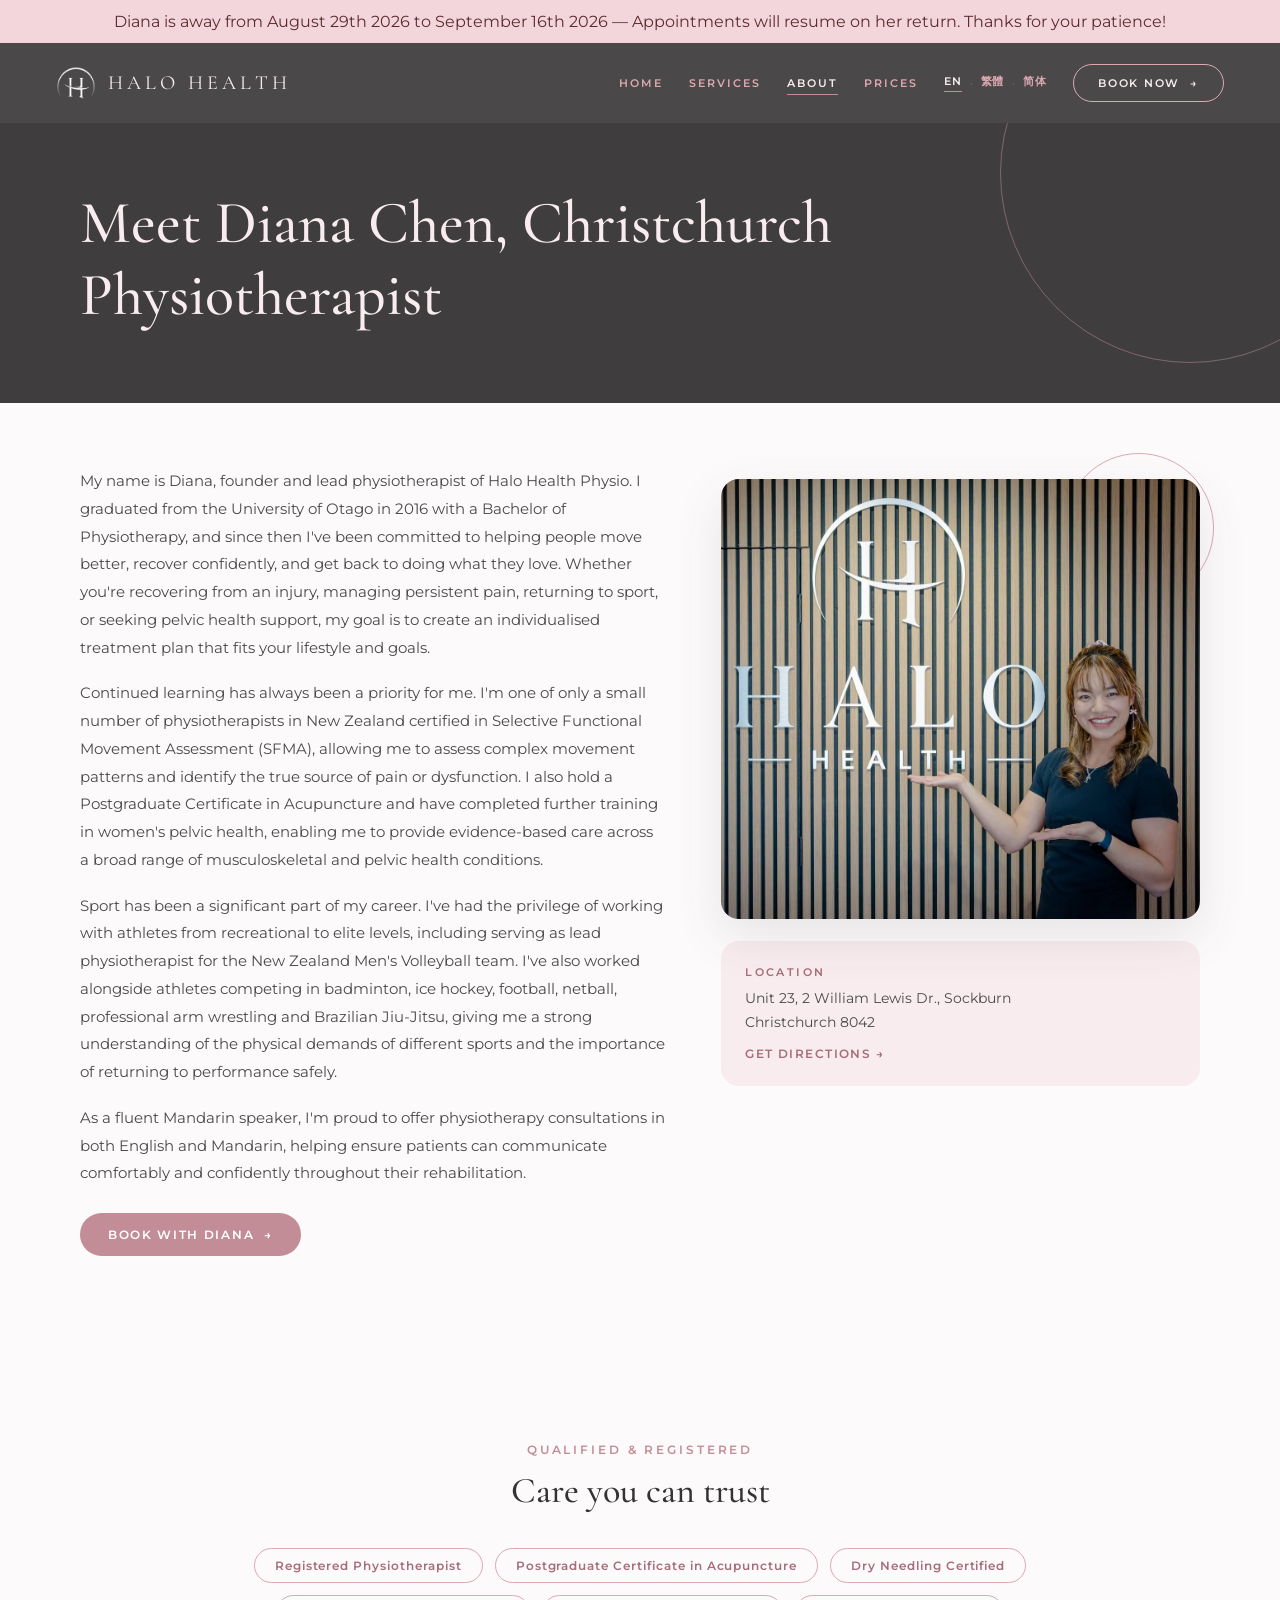
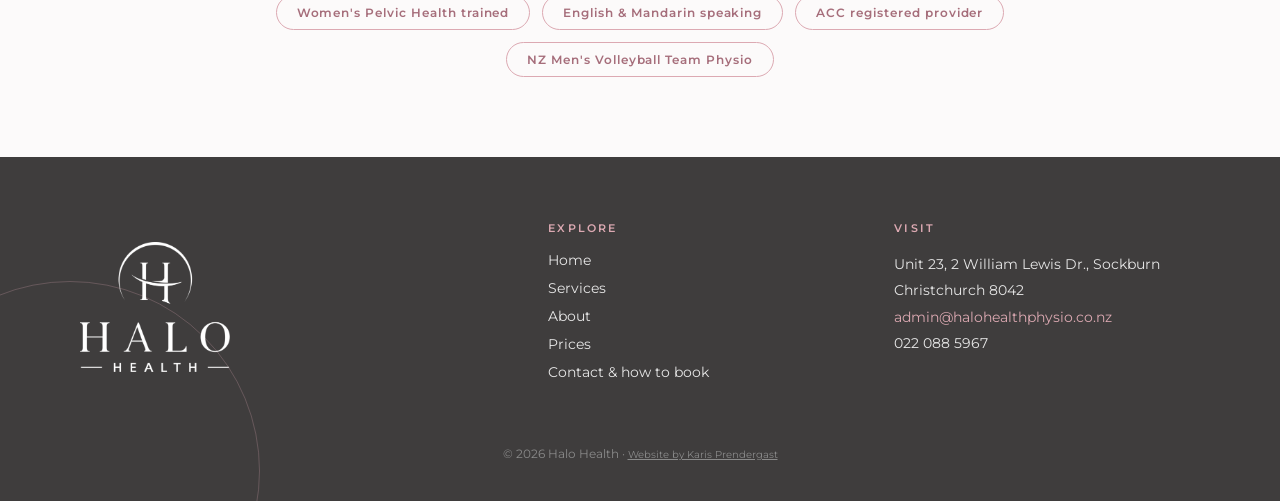
==== commit f41ec732: "Explore footlink vertical to horizontal." ====
--- a/about/index.html
+++ b/about/index.html
@@ -247,11 +247,11 @@
         </div>
         <div>
           <div style="font-size: 11px; font-weight: 600; letter-spacing: 0.2em; text-transform: uppercase; color: #DCA9B2; margin-bottom: 16px;" data-i18n="footExplore">Explore</div>
-          <a class="foot-link" href="../" data-i18n="navHome">Home</a>
-          <a class="foot-link" href="../services/" data-i18n="navServices">Services</a>
-          <a class="foot-link" href="../about/" data-i18n="navAbout">About</a>
-          <a class="foot-link" href="../prices/" data-i18n="navPrices">Prices</a>
-          <a class="foot-link" href="../book/" data-i18n="footContact">Contact &amp; how to book</a>
+          <a class="foot-link" href="../" data-i18n="navHome" style="display: block;">Home</a>
+          <a class="foot-link" href="../services/" data-i18n="navServices" style="display: block;">Services</a>
+          <a class="foot-link" href="../about/" data-i18n="navAbout" style="display: block;">About</a>
+          <a class="foot-link" href="../prices/" data-i18n="navPrices" style="display: block;">Prices</a>
+          <a class="foot-link" href="../book/" data-i18n="footContact" style="display: block;">Contact &amp; how to book</a>
         </div>
         <div>
           <div style="font-size: 11px; font-weight: 600; letter-spacing: 0.2em; text-transform: uppercase; color: #DCA9B2; margin-bottom: 16px;" data-i18n="footVisit">Visit</div>
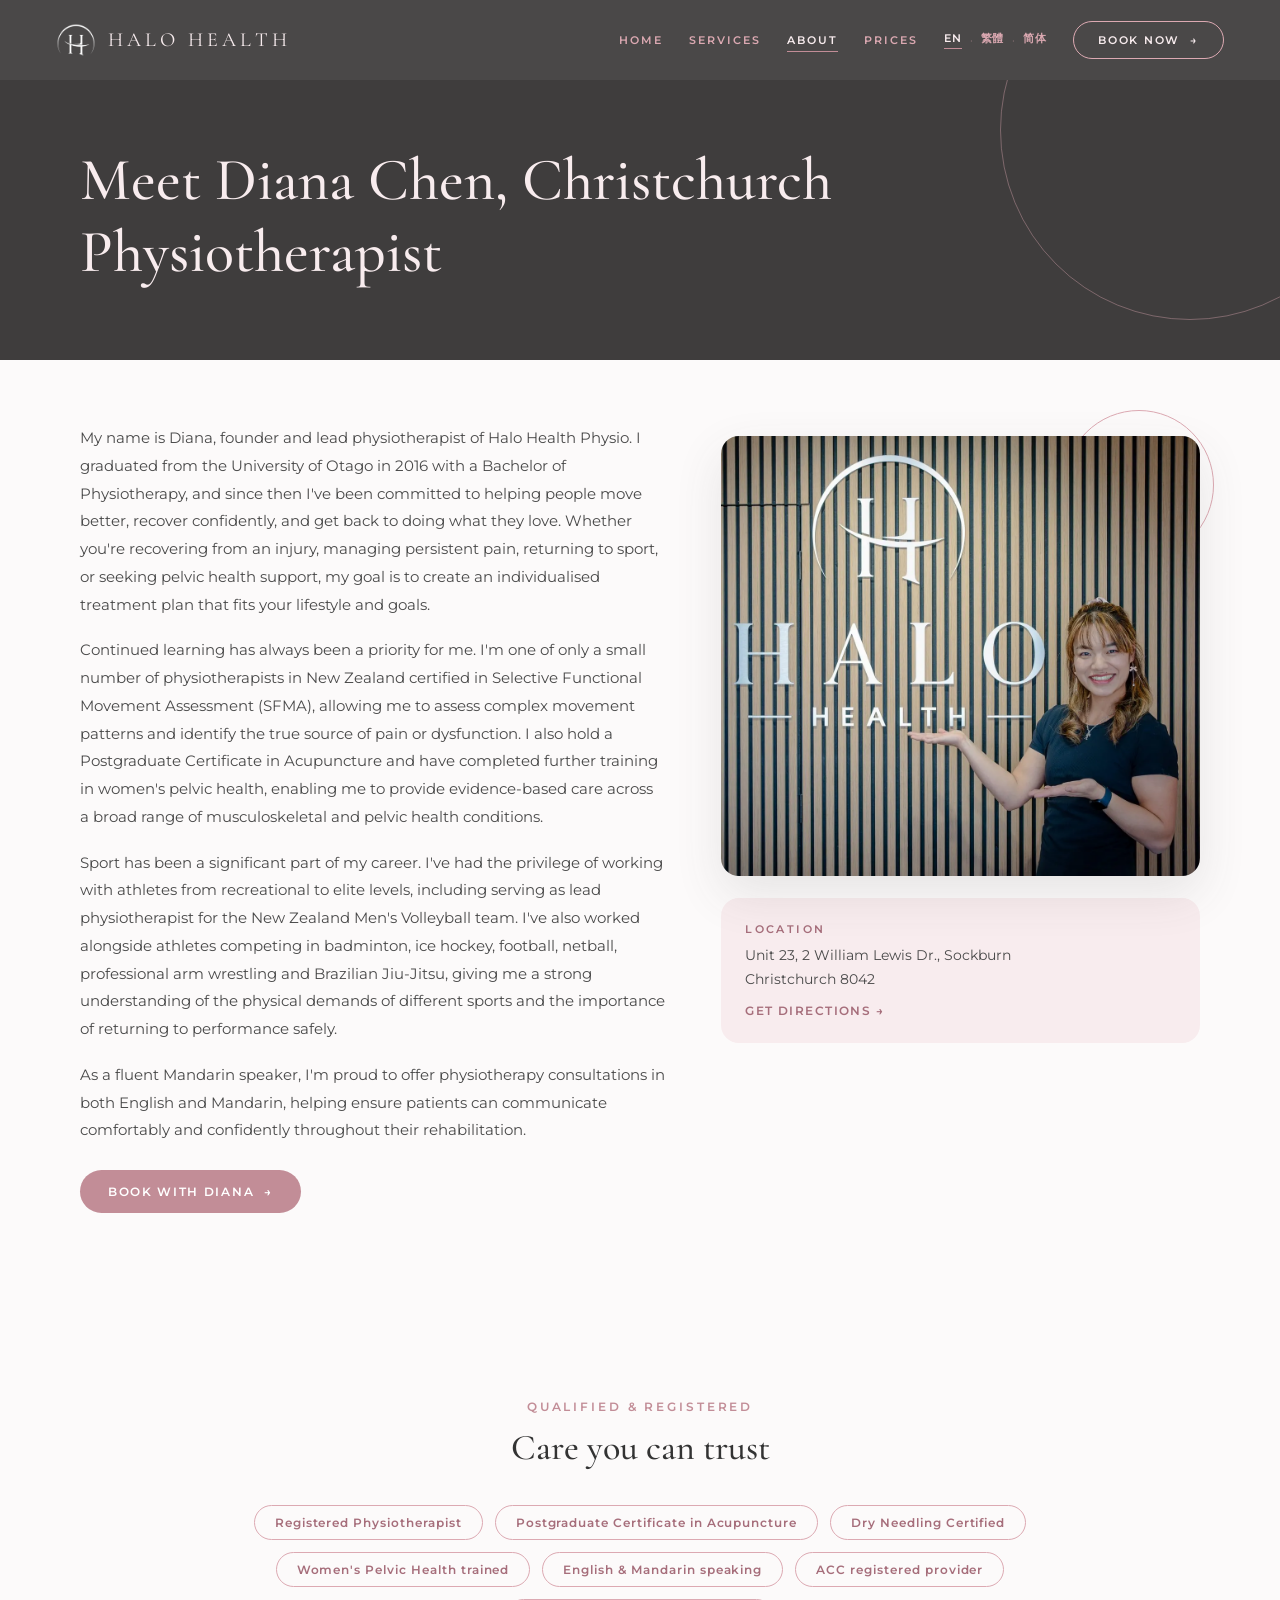
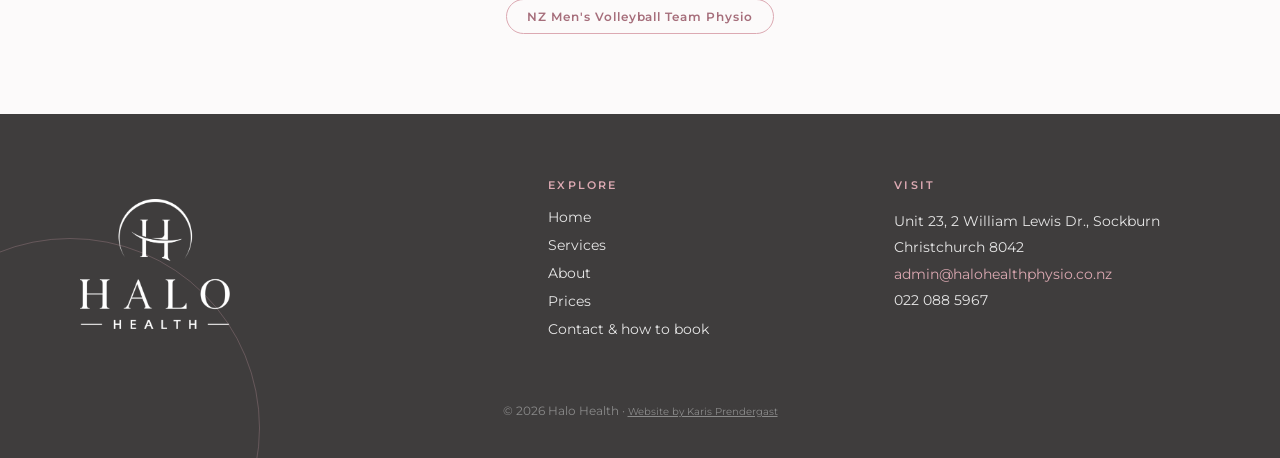
==== commit 28e6205f: "remove temp. banner" ====
--- a/about/index.html
+++ b/about/index.html
@@ -162,9 +162,6 @@
 }</script>
 </head>
 <body data-page-key="about" data-base="../">
-  <div style="background:#F3D6DC; color:#5c2b2e; text-align:center; padding:12px; font-family:'Montserrat',sans-serif;">
-  Diana is away from August 29th 2026 to September 16th 2026 — Appointments will resume on her return. Thanks for your patience!
-</div>
 <div style="min-height: 100vh; display: flex; flex-direction: column; background: #FCFAFA; font-family: var(--fb); color: #4A4A4A;">
   <header class="site-header" style="position: sticky; top: 0; z-index: 50; display: flex; align-items: center; justify-content: space-between; padding: 20px 56px; background: rgba(63,61,61,0.94); backdrop-filter: blur(12px); -webkit-backdrop-filter: blur(12px);">
     <a class="brand" href="../" aria-label="Halo Health Physio home" style="cursor: pointer; display: flex; align-items: center; gap: 12px; flex-shrink: 0;">
